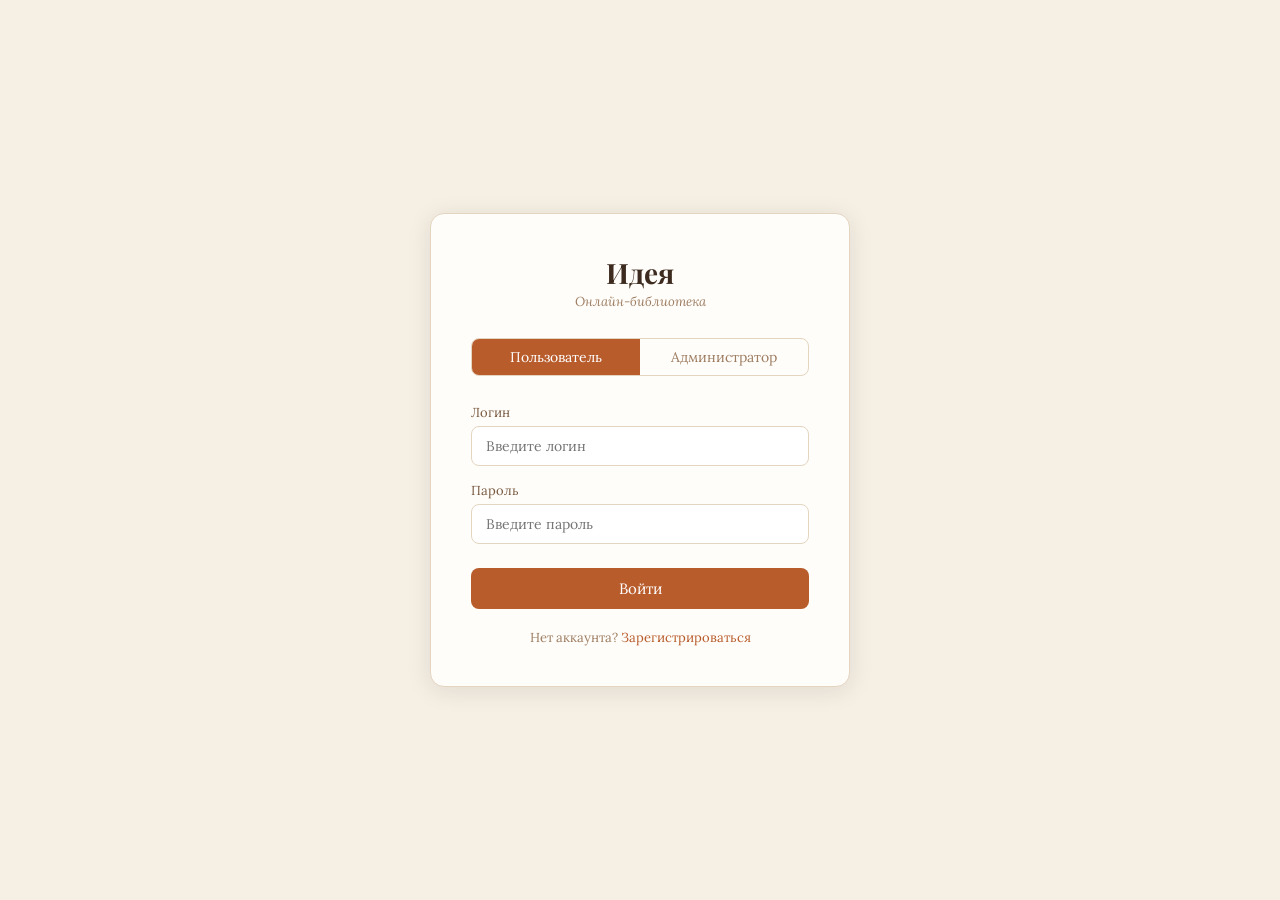
==== frontend/admin.html @ 93b9d8f0 "Добавил авторизацию, регистрацию" ====
<!DOCTYPE html>
<html lang="ru">
<head>
    <meta charset="UTF-8" />
    <meta name="viewport" content="width=device-width, initial-scale=1.0" />
    <title>Панель управления — Идея</title>
    <link rel="stylesheet" href="css/style.css" />
    <style>
        .admin-page {
            max-width: 1100px;
            margin: 0 auto;
            padding: 2rem;
        }
        .admin-header {
            display: flex;
            align-items: center;
            justify-content: space-between;
            margin-bottom: 1.5rem;
            padding-bottom: 1rem;
            border-bottom: 1px solid var(--border);
        }
        .admin-title {
            font-family: var(--font-display);
            font-size: 24px;
            font-weight: 600;
            color: var(--brown-dark);
        }
        .btn-primary {
            background: var(--accent);
            color: #fff;
            border: none;
            padding: 9px 20px;
            border-radius: 8px;
            font-size: 14px;
            font-family: var(--font-body);
            cursor: pointer;
            transition: background 0.2s;
        }
        .btn-primary:hover { background: #9E4A20; }

        /* Таблица книг */
        .books-table {
            width: 100%;
            border-collapse: collapse;
            background: var(--card-bg);
            border: 1px solid var(--border);
            border-radius: 10px;
            overflow: hidden;
            font-size: 14px;
        }
        .books-table th {
            background: var(--warm-bg);
            padding: 12px 16px;
            text-align: left;
            font-size: 12px;
            text-transform: uppercase;
            letter-spacing: 0.5px;
            color: var(--text-muted);
            font-weight: 600;
            border-bottom: 1px solid var(--border);
        }
        .books-table td {
            padding: 12px 16px;
            border-bottom: 1px solid var(--border);
            color: var(--brown-dark);
            vertical-align: middle;
        }
        .books-table tr:last-child td { border-bottom: none; }
        .books-table tr:hover td { background: var(--warm-bg); }
        .btn-delete {
            background: none;
            border: 1px solid #f5c0c0;
            color: #c0392b;
            padding: 5px 12px;
            border-radius: 6px;
            font-size: 12px;
            cursor: pointer;
            font-family: var(--font-body);
            transition: all 0.2s;
        }
        .btn-delete:hover { background: #fde8e8; }

        /* Модальное окно добавления книги */
        .modal-overlay {
            display: none;
            position: fixed;
            inset: 0;
            background: rgba(0,0,0,0.45);
            z-index: 200;
            align-items: center;
            justify-content: center;
        }
        .modal-overlay.open { display: flex; }
        .modal {
            background: var(--card-bg);
            border-radius: 14px;
            padding: 2rem;
            width: 100%;
            max-width: 520px;
            max-height: 90vh;
            overflow-y: auto;
            box-shadow: 0 8px 40px rgba(61,43,31,0.18);
        }
        .modal-title {
            font-family: var(--font-display);
            font-size: 20px;
            font-weight: 600;
            margin-bottom: 1.5rem;
            color: var(--brown-dark);
        }
        .form-group { margin-bottom: 1rem; }
        .form-label {
            display: block;
            font-size: 13px;
            color: var(--brown-mid);
            margin-bottom: 5px;
        }
        .form-input, .form-textarea {
            width: 100%;
            border: 1px solid var(--border);
            border-radius: 8px;
            padding: 9px 13px;
            font-size: 14px;
            font-family: var(--font-body);
            color: var(--brown-dark);
            background: #fff;
            outline: none;
            transition: border-color 0.2s;
        }
        .form-input:focus, .form-textarea:focus { border-color: var(--accent); }
        .form-textarea { resize: vertical; min-height: 90px; }
        .form-row { display: grid; grid-template-columns: 1fr 1fr; gap: 12px; }
        .modal-actions {
            display: flex;
            gap: 10px;
            margin-top: 1.25rem;
        }
        .btn-outline {
            background: none;
            color: var(--brown-mid);
            border: 1px solid var(--border);
            padding: 9px 20px;
            border-radius: 8px;
            font-size: 14px;
            font-family: var(--font-body);
            cursor: pointer;
            transition: all 0.2s;
        }
        .btn-outline:hover { border-color: var(--accent); color: var(--accent); }
        .modal-error {
            background: #fde8e8;
            border: 1px solid #f5c0c0;
            color: #c0392b;
            padding: 9px 13px;
            border-radius: 8px;
            font-size: 13px;
            margin-bottom: 1rem;
            display: none;
        }
    </style>
</head>
<body>

<nav class="navbar">
    <a href="index.html" class="navbar__logo">
        Идея <span>Онлайн-библиотека</span>
    </a>
    <div class="navbar__links">
        <a href="admin_cabinet.html" class="navbar__link">← Личный кабинет</a>
        <div id="navbar-auth"></div>
    </div>
</nav>

<div class="admin-page">
    <div class="admin-header">
        <h1 class="admin-title">Управление книгами</h1>
        <button class="btn-primary" onclick="openModal()">+ Добавить книгу</button>
    </div>

    <div id="table-container">
        <div class="spinner"><div class="spinner__circle"></div></div>
    </div>
</div>

<!-- Модальное окно добавления книги -->
<div class="modal-overlay" id="modal-overlay" onclick="closeModalOnOverlay(event)">
    <div class="modal">
        <div class="modal-title">Добавить книгу</div>
        <div class="modal-error" id="modal-error"></div>

        <div class="form-group">
            <label class="form-label">Название</label>
            <input type="text" id="b-title" class="form-input" placeholder="Название книги" />
        </div>
        <div class="form-group">
            <label class="form-label">Авторы</label>
            <input type="text" id="b-authors" class="form-input" placeholder="Иванов И.И., Петров П.П." />
        </div>
        <div class="form-row">
            <div class="form-group">
                <label class="form-label">Жанр</label>
                <input type="text" id="b-genre" class="form-input" placeholder="Роман" />
            </div>
            <div class="form-group">
                <label class="form-label">Язык</label>
                <input type="text" id="b-language" class="form-input" placeholder="Русский" />
            </div>
        </div>
        <div class="form-row">
            <div class="form-group">
                <label class="form-label">Год издания</label>
                <input type="number" id="b-year" class="form-input" placeholder="2024" min="0" max="2100" />
            </div>
            <div class="form-group">
                <label class="form-label">Цена (₽)</label>
                <input type="number" id="b-price" class="form-input" placeholder="499" min="0" step="0.01" />
            </div>
        </div>
        <div class="form-group">
            <label class="form-label">Описание <span style="color:var(--text-muted)">(необязательно)</span></label>
            <textarea id="b-description" class="form-textarea" placeholder="Краткое описание книги..."></textarea>
        </div>

        <div class="modal-actions">
            <button class="btn-primary" id="modal-submit" onclick="handleAddBook()">Добавить</button>
            <button class="btn-outline" onclick="closeModal()">Отмена</button>
        </div>
    </div>
</div>

<script src="js/config.js"></script>
<script src="js/auth.js"></script>
<script>
    // Защита страницы
    if (!isLoggedIn() || localStorage.getItem("is_admin") !== "true") {
        window.location.href = "login.html";
    }

    // ── Загрузка таблицы книг ─────────────────

    async function loadBooks() {
        try {
            const data = await apiFetch("/books/?sort=title");
            renderTable(data.items);
        } catch (err) {
            document.getElementById("table-container").innerHTML =
                `<div class="error-message">⚠️ ${err.message}</div>`;
        }
    }

    function renderTable(books) {
        if (books.length === 0) {
            document.getElementById("table-container").innerHTML =
                `<div class="empty-state">
                    <div class="empty-state__icon">📚</div>
                    <div class="empty-state__text">Книг пока нет</div>
                    <div class="empty-state__sub">Добавьте первую книгу</div>
                </div>`;
            return;
        }

        const rows = books.map(b => `
            <tr>
                <td>${escapeHtml(b.title)}</td>
                <td>${escapeHtml(b.authors)}</td>
                <td>${escapeHtml(b.genre)}</td>
                <td>${b.year}</td>
                <td>${escapeHtml(b.language)}</td>
                <td>${formatPrice(b.price)} ₽</td>
                <td>
                    <button class="btn-delete" onclick="handleDelete(${b.id}, '${escapeHtml(b.title)}')">
                        Удалить
                    </button>
                </td>
            </tr>`).join("");

        document.getElementById("table-container").innerHTML = `
            <table class="books-table">
                <thead>
                    <tr>
                        <th>Название</th>
                        <th>Авторы</th>
                        <th>Жанр</th>
                        <th>Год</th>
                        <th>Язык</th>
                        <th>Цена</th>
                        <th></th>
                    </tr>
                </thead>
                <tbody>${rows}</tbody>
            </table>`;
    }

    // ── Добавление книги ──────────────────────

    function openModal() {
        document.getElementById("modal-overlay").classList.add("open");
    }

    function closeModal() {
        document.getElementById("modal-overlay").classList.remove("open");
        document.getElementById("modal-error").style.display = "none";
        // Очищаем поля
        ["b-title","b-authors","b-genre","b-language","b-year","b-price","b-description"]
            .forEach(id => document.getElementById(id).value = "");
    }

    function closeModalOnOverlay(e) {
        if (e.target === document.getElementById("modal-overlay")) closeModal();
    }

    async function handleAddBook() {
        const title       = document.getElementById("b-title").value.trim();
        const authors     = document.getElementById("b-authors").value.trim();
        const genre       = document.getElementById("b-genre").value.trim();
        const language    = document.getElementById("b-language").value.trim();
        const year        = document.getElementById("b-year").value;
        const price       = document.getElementById("b-price").value;
        const description = document.getElementById("b-description").value.trim();

        if (!title || !authors || !genre || !language || !year || !price) {
            showModalError("Заполните все обязательные поля");
            return;
        }

        const btn = document.getElementById("modal-submit");
        btn.disabled = true;
        btn.textContent = "Добавляем...";

        try {
            await apiFetch("/books/", {
                method: "POST",
                body: JSON.stringify({
                    title, authors, genre, language,
                    year: parseInt(year),
                    price: parseFloat(price),
                    description: description || null,
                }),
            });

            closeModal();
            loadBooks();

        } catch (err) {
            showModalError(err.message);
        } finally {
            btn.disabled = false;
            btn.textContent = "Добавить";
        }
    }

    // ── Удаление книги ────────────────────────

    async function handleDelete(bookId, title) {
        if (!confirm(`Удалить книгу "${title}"?`)) return;

        try {
            await apiFetch(`/books/${bookId}`, { method: "DELETE" });
            loadBooks();
        } catch (err) {
            alert(err.message);
        }
    }

    // ── Вспомогательные ───────────────────────

    function showModalError(msg) {
        const el = document.getElementById("modal-error");
        el.textContent = msg;
        el.style.display = "block";
    }

    function escapeHtml(str) {
        return String(str || "")
            .replace(/&/g, "&amp;")
            .replace(/</g, "&lt;")
            .replace(/>/g, "&gt;")
            .replace(/"/g, "&quot;");
    }

    function formatPrice(price) {
        return Number(price).toLocaleString("ru-RU");
    }

    document.addEventListener("DOMContentLoaded", loadBooks);
</script>
</body>
</html>
---- frontend/css/style.css ----
@import url('https://fonts.googleapis.com/css2?family=Playfair+Display:wght@400;600;700&family=Lora:wght@400;500&display=swap');

/* ─────────────────────────────────────────────
   Переменные — цвета и шрифты в одном месте.
   Меняешь здесь — меняется везде.
───────────────────────────────────────────── */
:root {
    --cream:        #FAF6EF;
    --warm-bg:      #F5EFE4;
    --card-bg:      #FFFDF9;
    --brown-dark:   #3D2B1F;
    --brown-mid:    #7A5C44;
    --brown-light:  #C4A882;
    --accent:       #B85C2C;
    --accent-light: #F0D5C0;
    --text-muted:   #9E7E63;
    --border:       #E4D5C0;
    --font-display: 'Playfair Display', Georgia, serif;
    --font-body:    'Lora', Georgia, serif;
}

* {
    box-sizing: border-box;
    margin: 0;
    padding: 0;
}

body {
    background: var(--cream);
    font-family: var(--font-body);
    color: var(--brown-dark);
    min-height: 100vh;
}

/* ─────────────────────────────────────────────
   Навигация
───────────────────────────────────────────── */
.navbar {
    background: var(--brown-dark);
    padding: 0 2rem;
    display: flex;
    align-items: center;
    justify-content: space-between;
    height: 60px;
    position: sticky;
    top: 0;
    z-index: 100;
}

.navbar__logo {
    font-family: var(--font-display);
    font-size: 22px;
    font-weight: 700;
    color: var(--accent-light);
    text-decoration: none;
    letter-spacing: 0.5px;
}

.navbar__logo span {
    color: var(--brown-light);
    font-size: 13px;
    font-weight: 400;
    display: block;
    line-height: 1;
}

.navbar__links {
    display: flex;
    align-items: center;
    gap: 0.25rem;
}

.navbar__link {
    color: var(--brown-light);
    text-decoration: none;
    font-size: 14px;
    padding: 6px 14px;
    border-radius: 6px;
    transition: all 0.2s;
    display: flex;
    align-items: center;
    gap: 6px;
    font-family: var(--font-body);
}

.navbar__link:hover {
    background: rgba(255, 255, 255, 0.08);
    color: #fff;
}

.navbar__link--active {
    color: var(--accent-light);
}

/* Бейдж с количеством товаров в корзине */
.navbar__badge {
    background: var(--accent);
    color: #fff;
    font-size: 10px;
    font-family: sans-serif;
    width: 18px;
    height: 18px;
    border-radius: 50%;
    display: flex;
    align-items: center;
    justify-content: center;
    font-weight: 600;
}

.navbar__btn {
    background: var(--accent);
    color: #fff;
    border: none;
    padding: 7px 18px;
    border-radius: 6px;
    font-size: 14px;
    cursor: pointer;
    font-family: var(--font-body);
    transition: background 0.2s;
    text-decoration: none;
    display: inline-flex;
    align-items: center;
}

.navbar__btn:hover {
    background: #9E4A20;
}

/* ─────────────────────────────────────────────
   Карточка книги — используется на нескольких страницах
───────────────────────────────────────────── */
.book-card {
    background: var(--card-bg);
    border: 1px solid var(--border);
    border-radius: 10px;
    overflow: hidden;
    cursor: pointer;
    transition: transform 0.2s, box-shadow 0.2s;
    display: flex;
    flex-direction: column;
}

.book-card:hover {
    transform: translateY(-3px);
    box-shadow: 0 6px 20px rgba(61, 43, 31, 0.12);
}

.book-card__cover {
    height: 180px;
    position: relative;
    overflow: hidden;
    display: flex;
    align-items: center;
    justify-content: center;
    font-size: 48px;
}

/* Цвета обложек — назначаются через JS на основе id книги */
.book-card__cover--c1  { background: #6B3A2A; }
.book-card__cover--c2  { background: #2A4A6B; }
.book-card__cover--c3  { background: #3A6B3D; }
.book-card__cover--c4  { background: #6B5A2A; }
.book-card__cover--c5  { background: #4A2A6B; }
.book-card__cover--c6  { background: #6B2A4A; }
.book-card__cover--c7  { background: #2A6B5F; }
.book-card__cover--c8  { background: #5F6B2A; }

.book-card__cover-title {
    position: absolute;
    bottom: 8px;
    left: 8px;
    right: 8px;
    font-family: var(--font-display);
    font-size: 12px;
    font-weight: 600;
    color: #fff;
    text-shadow: 0 1px 4px rgba(0, 0, 0, 0.7);
    line-height: 1.3;
}

.book-card__fav-btn {
    position: absolute;
    top: 8px;
    left: 8px;
    background: rgba(255, 255, 255, 0.85);
    border: none;
    width: 28px;
    height: 28px;
    border-radius: 50%;
    display: flex;
    align-items: center;
    justify-content: center;
    cursor: pointer;
    font-size: 14px;
    color: var(--accent);
    transition: all 0.2s;
}

.book-card__fav-btn:hover {
    background: #fff;
    transform: scale(1.1);
}

.book-card__fav-btn--active {
    color: var(--accent);
}

.book-card__body {
    padding: 10px 12px 12px;
    display: flex;
    flex-direction: column;
    flex: 1;
}

.book-card__title {
    font-family: var(--font-display);
    font-size: 13px;
    font-weight: 600;
    color: var(--brown-dark);
    line-height: 1.35;
    margin-bottom: 3px;
    display: -webkit-box;
    -webkit-line-clamp: 2;
    -webkit-box-orient: vertical;
    overflow: hidden;
}

.book-card__author {
    font-size: 11px;
    color: var(--text-muted);
    font-style: italic;
    margin-bottom: 8px;
}

.book-card__price {
    font-size: 13px;
    font-weight: 600;
    color: var(--accent);
    margin-bottom: 8px;
}

.book-card__cart-btn {
    width: 100%;
    background: none;
    border: 1px solid var(--accent);
    color: var(--accent);
    font-size: 12px;
    padding: 5px 0;
    border-radius: 6px;
    cursor: pointer;
    font-family: var(--font-body);
    transition: all 0.2s;
    margin-top: auto;
}

.book-card__cart-btn:hover {
    background: var(--accent);
    color: #fff;
}

.book-card__cart-btn--added {
    background: var(--accent);
    color: #fff;
}

/* ─────────────────────────────────────────────
   Пагинация
───────────────────────────────────────────── */
.pagination {
    display: flex;
    justify-content: center;
    align-items: center;
    gap: 6px;
    padding: 2rem 0;
}

.pagination__btn {
    background: var(--card-bg);
    border: 1px solid var(--border);
    color: var(--brown-mid);
    font-size: 14px;
    width: 36px;
    height: 36px;
    border-radius: 8px;
    cursor: pointer;
    font-family: var(--font-body);
    transition: all 0.2s;
    display: flex;
    align-items: center;
    justify-content: center;
}

.pagination__btn:hover {
    border-color: var(--accent);
    color: var(--accent);
}

.pagination__btn--active {
    background: var(--accent);
    border-color: var(--accent);
    color: #fff;
}

.pagination__btn:disabled {
    opacity: 0.4;
    cursor: not-allowed;
}

/* ─────────────────────────────────────────────
   Сообщение об ошибке и пустой список
───────────────────────────────────────────── */
.empty-state {
    text-align: center;
    padding: 4rem 2rem;
    color: var(--text-muted);
}

.empty-state__icon {
    font-size: 48px;
    margin-bottom: 1rem;
}

.empty-state__text {
    font-family: var(--font-display);
    font-size: 18px;
    margin-bottom: 0.5rem;
}

.empty-state__sub {
    font-size: 14px;
    font-style: italic;
}

.error-message {
    background: #fde8e8;
    border: 1px solid #f5c0c0;
    color: #c0392b;
    padding: 12px 16px;
    border-radius: 8px;
    font-size: 14px;
    margin: 1rem 0;
}

/* ─────────────────────────────────────────────
   Спиннер загрузки
───────────────────────────────────────────── */
.spinner {
    display: flex;
    justify-content: center;
    padding: 3rem;
}

.spinner__circle {
    width: 36px;
    height: 36px;
    border: 3px solid var(--border);
    border-top-color: var(--accent);
    border-radius: 50%;
    animation: spin 0.7s linear infinite;
}

@keyframes spin {
    to { transform: rotate(360deg); }
}
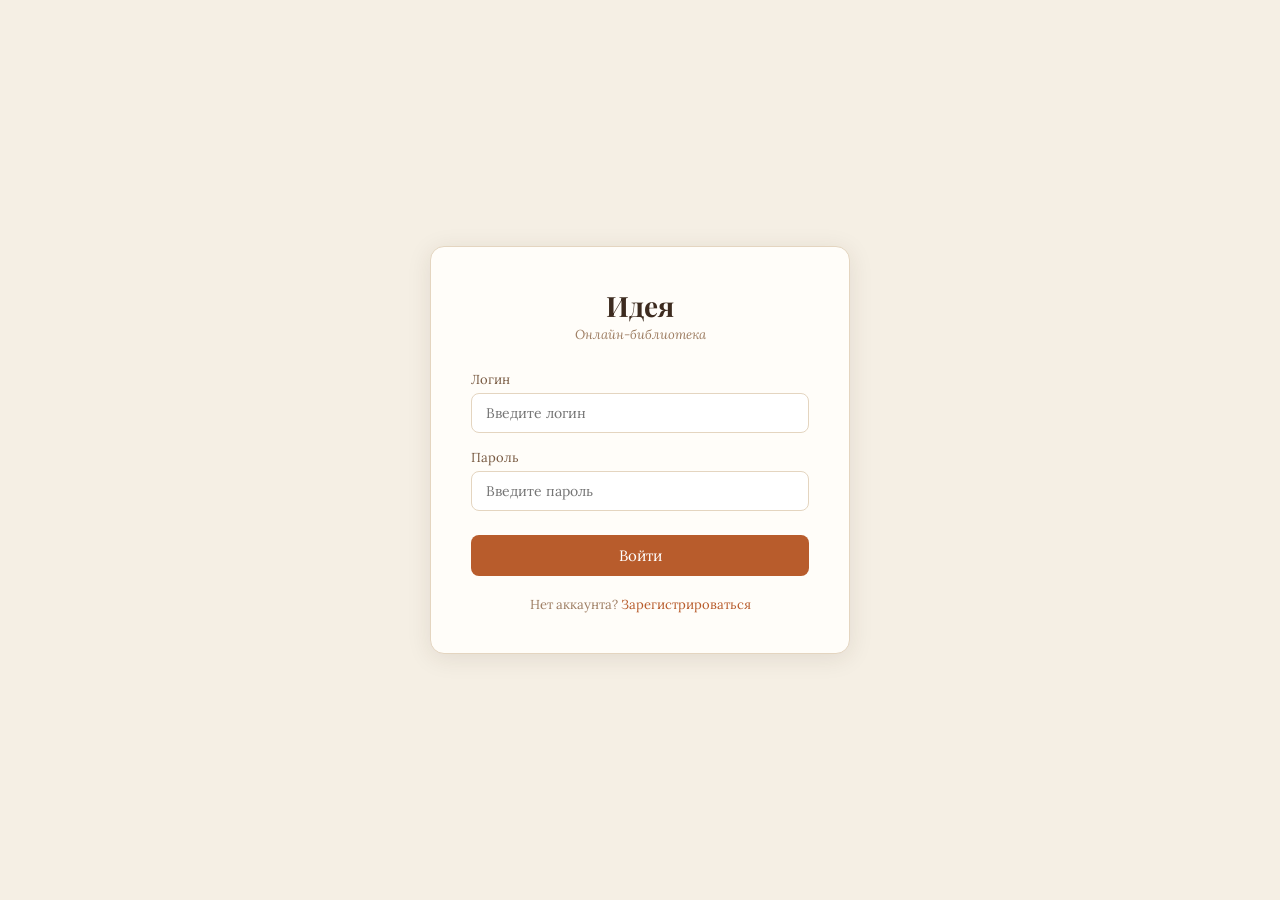
==== commit f8df2c27: "Добавил весь функционал" ====
--- a/frontend/admin.html
+++ b/frontend/admin.html
@@ -219,6 +219,10 @@
         <div class="form-group">
             <label class="form-label">Описание <span style="color:var(--text-muted)">(необязательно)</span></label>
             <textarea id="b-description" class="form-textarea" placeholder="Краткое описание книги..."></textarea>
+        </div>
+        <div class="form-group">
+            <label class="form-label">Текст книги (PDF)</label>
+            <input type="file" id="b-text" class="form-input" accept="application/pdf" />
         </div>
 
         <div class="modal-actions">
@@ -301,7 +305,7 @@
         document.getElementById("modal-overlay").classList.remove("open");
         document.getElementById("modal-error").style.display = "none";
         // Очищаем поля
-        ["b-title","b-authors","b-genre","b-language","b-year","b-price","b-description"]
+        ["b-title","b-authors","b-genre","b-language","b-year","b-price","b-description","b-text"]
             .forEach(id => document.getElementById(id).value = "");
     }
 
@@ -317,9 +321,15 @@
         const year        = document.getElementById("b-year").value;
         const price       = document.getElementById("b-price").value;
         const description = document.getElementById("b-description").value.trim();
-
-        if (!title || !authors || !genre || !language || !year || !price) {
+        const textFile    = document.getElementById("b-text").files[0] || null;
+
+        if (!title || !authors || !genre || !language || !year || !price || !textFile) {
             showModalError("Заполните все обязательные поля");
+            return;
+        }
+
+        if (textFile.type !== "application/pdf") {
+            showModalError("Текст книги должен быть PDF файлом");
             return;
         }
 
@@ -328,15 +338,34 @@
         btn.textContent = "Добавляем...";
 
         try {
-            await apiFetch("/books/", {
+            const formData = new FormData();
+            formData.append("title", title);
+            formData.append("authors", authors);
+            formData.append("genre", genre);
+            formData.append("language", language);
+            formData.append("year", String(parseInt(year)));
+            formData.append("price", String(parseFloat(price)));
+            if (description) {
+                formData.append("description", description);
+            }
+            formData.append("text_file", textFile);
+
+            const token = getToken();
+            const response = await fetch(`${API_URL}/books/`, {
                 method: "POST",
-                body: JSON.stringify({
-                    title, authors, genre, language,
-                    year: parseInt(year),
-                    price: parseFloat(price),
-                    description: description || null,
-                }),
+                headers: token ? { "Authorization": `Bearer ${token}` } : {},
+                body: formData,
             });
+
+            if (response.status === 401) {
+                logout();
+                return;
+            }
+
+            if (!response.ok) {
+                const error = await response.json().catch(() => ({ detail: "Неизвестная ошибка" }));
+                throw new Error(error.detail || "Ошибка сервера");
+            }
 
             closeModal();
             loadBooks();
